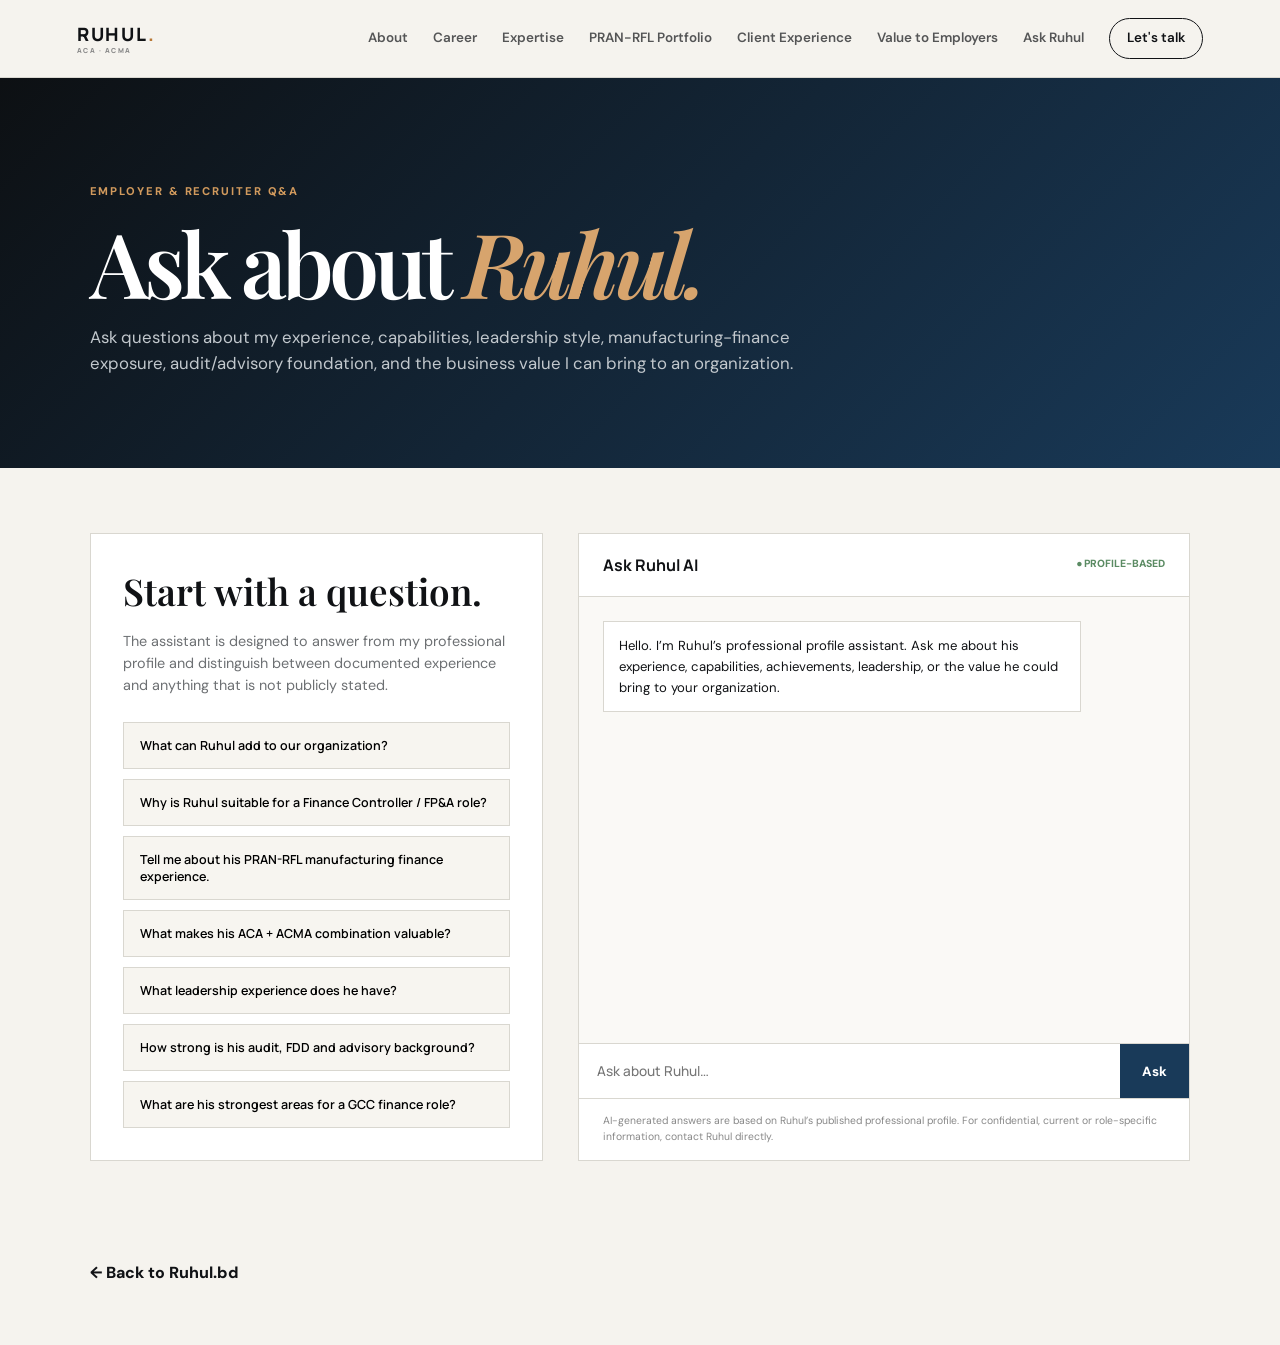
==== ask.html @ 846259da "Add Ask Ruhul employer Q&A page" ====
<!doctype html>
<html lang="en"><head><meta charset="utf-8"><meta name="viewport" content="width=device-width,initial-scale=1">
<title>Ask Ruhul | Md. Ruhul Amin, ACA, ACMA</title>
<meta name="description" content="Ask Ruhul about his finance leadership experience, manufacturing finance, FP&A, audit and advisory background, leadership and the value he can bring to an organization.">
<link rel="preconnect" href="https://fonts.googleapis.com"><link rel="preconnect" href="https://fonts.gstatic.com" crossorigin>
<link href="https://fonts.googleapis.com/css2?family=DM+Sans:wght@400;500;600;700&family=Manrope:wght@500;600;700;800&family=Playfair+Display:ital,wght@0,600;0,700;1,600&display=swap" rel="stylesheet">
<link rel="stylesheet" href="styles.css">
<style>
.ask-hero{background:linear-gradient(135deg,#0d1013,#193a59);color:#fff;padding:105px 7vw 75px}.ask-hero .eyebrow{color:#d19a5d}.ask-hero h1{font:600 clamp(3.5rem,7vw,7rem)/.93 var(--serif);letter-spacing:-.055em;max-width:900px;margin:20px 0}.ask-hero h1 em{color:#d7a46d}.ask-hero p{max-width:760px;color:#c2c8cd;font-size:1.05rem}.ask-wrap{padding:65px 7vw 100px;display:grid;grid-template-columns:1fr 1.35fr;gap:35px}.ask-panel,.chat-panel{border:1px solid var(--line);background:#fff}.ask-panel{padding:32px}.ask-panel h2{font:600 2.3rem var(--serif);margin:0 0 15px}.ask-panel p{color:#6d7073;font-size:.9rem}.prompts{display:grid;gap:10px;margin-top:25px}.prompt{padding:14px 16px;border:1px solid var(--line);background:#f7f5f0;text-align:left;font:600 .78rem var(--head);cursor:pointer}.prompt:hover{border-color:var(--gold);transform:translateY(-1px)}.chat-panel{display:flex;flex-direction:column;min-height:620px}.chat-head{padding:20px 24px;border-bottom:1px solid var(--line);display:flex;justify-content:space-between;align-items:center}.chat-head strong{font:700 1rem var(--head)}.status{font-size:.65rem;color:#5b8b63;font-weight:800}.messages{flex:1;padding:24px;overflow:auto;background:#faf9f6}.msg{max-width:85%;padding:13px 15px;margin-bottom:14px;font-size:.82rem;line-height:1.6;white-space:pre-wrap}.bot{background:#fff;border:1px solid var(--line)}.user{background:#193a59;color:#fff;margin-left:auto}.chat-form{display:flex;border-top:1px solid var(--line)}.chat-form input{flex:1;border:0;padding:18px;font:500 .85rem var(--head);outline:0}.chat-form button{border:0;background:#193a59;color:#fff;padding:0 22px;font-weight:800;cursor:pointer}.disclaimer{padding:14px 24px;border-top:1px solid var(--line);font-size:.65rem;color:#888}.back{padding:0 7vw 60px}.back a{font-weight:800;color:var(--ink)}@media(max-width:900px){.ask-wrap{grid-template-columns:1fr;padding-left:6vw;padding-right:6vw}.ask-hero{padding-left:6vw;padding-right:6vw}}
</style></head>
<body><header><a class="logo" href="index.html">RUHUL<span>.</span><small>ACA · ACMA</small></a><button class="hamb">☰</button><nav><a href="index.html#about">About</a><a href="index.html#career">Career</a><a href="index.html#expertise">Expertise</a><a href="portfolio.html">PRAN-RFL Portfolio</a><a href="clients.html">Client Experience</a><a href="index.html#value">Value to Employers</a><a href="ask.html" class="ask-nav">Ask Ruhul</a><a href="index.html#contact" class="nav-btn">Let's talk</a></nav></header>
<main><section class="ask-hero"><div class="eyebrow">Employer & Recruiter Q&A</div><h1>Ask about <em>Ruhul.</em></h1><p>Ask questions about my experience, capabilities, leadership style, manufacturing-finance exposure, audit/advisory foundation, and the business value I can bring to an organization.</p></section>
<section class="ask-wrap"><aside class="ask-panel"><h2>Start with a question.</h2><p>The assistant is designed to answer from my professional profile and distinguish between documented experience and anything that is not publicly stated.</p><div class="prompts">
<button class="prompt">What can Ruhul add to our organization?</button>
<button class="prompt">Why is Ruhul suitable for a Finance Controller / FP&A role?</button>
<button class="prompt">Tell me about his PRAN-RFL manufacturing finance experience.</button>
<button class="prompt">What makes his ACA + ACMA combination valuable?</button>
<button class="prompt">What leadership experience does he have?</button>
<button class="prompt">How strong is his audit, FDD and advisory background?</button>
<button class="prompt">What are his strongest areas for a GCC finance role?</button>
</div></aside>
<section class="chat-panel"><div class="chat-head"><strong>Ask Ruhul AI</strong><span class="status">● PROFILE-BASED</span></div><div id="messages" class="messages"><div class="msg bot">Hello. I’m Ruhul’s professional profile assistant. Ask me about his experience, capabilities, achievements, leadership, or the value he could bring to your organization.</div></div><form id="chatForm" class="chat-form"><input id="question" autocomplete="off" placeholder="Ask about Ruhul…" required><button>Ask</button></form><div class="disclaimer">AI-generated answers are based on Ruhul’s published professional profile. For confidential, current or role-specific information, contact Ruhul directly.</div></section></section>
<div class="back"><a href="index.html">← Back to Ruhul.bd</a></div></main>
<script>
const messages=document.getElementById('messages'),form=document.getElementById('chatForm'),input=document.getElementById('question');
function add(text,who){const d=document.createElement('div');d.className='msg '+who;d.textContent=text;messages.appendChild(d);messages.scrollTop=messages.scrollHeight;return d}
async function ask(q){add(q,'user');input.value='';const pending=add('Thinking…','bot');try{const r=await fetch('/api/ask',{method:'POST',headers:{'Content-Type':'application/json'},body:JSON.stringify({question:q})});const data=await r.json();pending.textContent=data.answer||'I could not answer that right now. Please contact Ruhul directly.'}catch(e){pending.textContent='The AI assistant is not connected yet. Please contact Ruhul directly or try again later.'}}
form.addEventListener('submit',e=>{e.preventDefault();ask(input.value.trim())});
document.querySelectorAll('.prompt').forEach(b=>b.addEventListener('click',()=>ask(b.textContent)));
</script></body></html>
---- styles.css ----
:root{--ink:#101215;--paper:#f5f3ee;--muted:#6b6e72;--line:#d9d7d0;--gold:#b87835;--blue:#193a59;--serif:"Playfair Display",Georgia,serif;--sans:"DM Sans",Arial,sans-serif;--head:"Manrope",Arial,sans-serif}*{box-sizing:border-box}html{scroll-behavior:smooth}body{margin:0;background:var(--paper);color:var(--ink);font-family:var(--sans);line-height:1.55}a{text-decoration:none;color:inherit}button{font-family:inherit}.progress{position:fixed;top:0;left:0;height:3px;background:var(--gold);width:0;z-index:100}header{height:78px;position:sticky;top:0;z-index:50;display:flex;align-items:center;justify-content:space-between;padding:0 6vw;background:#f5f3eeeF;backdrop-filter:blur(15px);border-bottom:1px solid var(--line)}.logo{font-family:var(--head);font-weight:800;font-size:1.15rem;letter-spacing:.1em}.logo span{color:var(--gold)}.logo small{display:block;font-size:.43rem;letter-spacing:.22em;color:#888;margin-top:-2px}nav{display:flex;gap:25px;align-items:center;font-size:.84rem;font-weight:600}nav a{opacity:.7}nav a:hover{opacity:1}.nav-btn{padding:9px 17px;border:1px solid var(--ink);border-radius:999px;opacity:1}.hamb{display:none;border:0;background:none;font-size:1.5rem}.hero{min-height:calc(100vh - 78px);padding:70px 7vw;display:grid;grid-template-columns:1.08fr .92fr;gap:5vw;align-items:center;overflow:hidden}.kicker,.eyebrow{font-size:.7rem;text-transform:uppercase;letter-spacing:.17em;font-weight:800;color:var(--gold)}.kicker{display:flex;gap:9px;align-items:center}.pulse{width:7px;height:7px;border-radius:50%;background:#32a46a;box-shadow:0 0 0 5px #32a46a22}.hero h1{font:700 clamp(4rem,8vw,8rem)/.9 var(--serif);letter-spacing:-.055em;margin:28px 0}.hero h1 i,h2 em{color:var(--gold);font-weight:600}.hero-text{max-width:680px;color:#5f6265;font-size:1.08rem}.hero-text strong{color:var(--ink)}.actions{display:flex;gap:11px;margin:30px 0}.btn{display:inline-flex;align-items:center;gap:18px;padding:13px 19px;border-radius:999px;font-weight:700;font-size:.84rem}.btn.primary{background:var(--ink);color:#fff}.btn.ghost,.btn.outline{border:1px solid var(--line)}.btn.outline{border-color:#555;color:#fff}.proof{display:flex;border-top:1px solid var(--line);margin-top:40px;padding-top:23px}.proof div{padding:0 23px;border-right:1px solid var(--line)}.proof div:first-child{padding-left:0}.proof div:last-child{border:0}.proof b{font:700 1.6rem var(--head);display:block}.proof span{font-size:.65rem;text-transform:uppercase;color:#888;letter-spacing:.07em}.hero-art{min-height:580px;position:relative;display:grid;place-items:center}.orb{position:absolute;width:430px;height:430px;border-radius:50%;background:radial-gradient(circle at 35% 30%,#d5b58d,#8d633d 55%,#1a2530)}.gridlines{position:absolute;inset:8%;background:linear-gradient(90deg,transparent 49%,#fff2 50%,transparent 51%),linear-gradient(transparent 49%,#fff2 50%,transparent 51%);background-size:42px 42px;opacity:.35;transform:rotate(8deg)}.portrait{width:320px;height:440px;position:relative;z-index:2;background:linear-gradient(145deg,#c7c5bd,#696a6b);overflow:hidden;box-shadow:30px 30px 0 #101215}.initials{height:100%;display:grid;place-items:center;color:#eee;font:700 7rem var(--serif);opacity:.8}.photo-note{position:absolute;bottom:15px;left:15px;color:#fff;font-size:.55rem;letter-spacing:.15em}.floating{position:absolute;z-index:4;background:#fff;padding:17px 20px;box-shadow:0 18px 50px #0002}.floating small{display:block;color:#999;font-size:.58rem;letter-spacing:.15em}.floating b{display:block;font:600 1rem var(--serif);margin:5px 0}.floating span{font-size:.7rem;color:#777}.f1{left:0;bottom:65px}.f2{right:0;top:90px}.marquee{overflow:hidden;background:var(--ink);color:#fff;padding:13px 0;font-size:.65rem;letter-spacing:.2em;white-space:nowrap}.marquee div{animation:slide 25s linear infinite}@keyframes slide{to{transform:translateX(-40%)}}.section{padding:115px 7vw}.eyebrow{margin-bottom:20px}.two-col,.section-head,.credential-head{display:grid;grid-template-columns:1fr 1fr;gap:7vw}.two-col h2,.section h2{font:600 clamp(3rem,5.4vw,6rem)/.96 var(--serif);letter-spacing:-.045em;margin:0}.body-copy{max-width:600px;color:#676a6d;font-size:1rem}.body-copy p{margin:0 0 20px}.body-copy strong{color:var(--ink)}.text-link{color:var(--gold);font-weight:700}.story-cards{display:grid;grid-template-columns:repeat(4,1fr);gap:1px;background:var(--line);margin-top:80px;border:1px solid var(--line)}.story-cards article{background:var(--paper);padding:27px}.story-cards span,.expert-grid span,.insight-grid span{font-size:.68rem;color:var(--gold);font-weight:800}.story-cards h3,.expert-grid h3,.insight-grid h3{font:600 1.55rem var(--serif);margin:32px 0 8px}.story-cards p,.expert-grid p,.insight-grid p{color:#777;font-size:.87rem}.dark{background:var(--ink);color:#fff}.dark .eyebrow{color:#c89255}.section-head{align-items:end;margin-bottom:65px}.section-head p{color:#9ea0a3;max-width:460px}.timeline{border-top:1px solid #333}.timeline article{display:grid;grid-template-columns:190px 1fr;gap:5vw;padding:40px 0;border-bottom:1px solid #333}.year{color:#777;font-size:.68rem;letter-spacing:.12em;font-weight:800}.timeline h3{font:600 1.9rem var(--serif);margin:0}.timeline h4{color:#c89255;margin:5px 0 15px}.timeline p{color:#9ea0a3;max-width:800px}.timeline button{background:none;color:#fff;border:0;border-bottom:1px solid #777;padding:5px 0;cursor:pointer}.expertise h2,.impact h2{margin-bottom:55px}.expert-grid{display:grid;grid-template-columns:repeat(3,1fr);gap:1px;background:var(--line);border:1px solid var(--line)}.expert-grid article{background:var(--paper);padding:30px;min-height:260px}.expert-grid .featured{background:var(--blue);color:#fff}.expert-grid .featured p{color:#c8d0d8}.tags{display:flex;gap:7px;flex-wrap:wrap;margin-top:28px}.tags b{font-size:.58rem;border:1px solid #ffffff55;border-radius:99px;padding:6px 9px}.impact{background:#e6e3db}.impact-grid{display:grid;grid-template-columns:repeat(5,1fr);border-top:1px solid #bbb;margin-bottom:80px}.impact-grid article{padding:30px 18px;border-right:1px solid #bbb}.impact-grid article:first-child{padding-left:0}.impact-grid article:last-child{border:0}.impact-grid b{font:700 3rem var(--head);display:block}.impact-grid span{color:var(--gold);text-transform:uppercase;font-size:.62rem;font-weight:800;letter-spacing:.1em}.impact-grid p{color:#777;font-size:.82rem}.case-grid{display:grid;grid-template-columns:repeat(3,1fr);gap:20px}.case-grid article{background:#f5f3ee;padding:25px;border:1px solid #d2cfc7}.case-grid small{color:var(--gold);font-size:.62rem;letter-spacing:.12em}.case-grid h3{font:600 1.5rem var(--serif)}.leadership{background:#f9f8f5}.leadership-grid{display:grid;grid-template-columns:repeat(4,1fr);gap:20px;margin-top:65px}.leadership-grid article{border-top:1px solid var(--ink);padding-top:20px}.leadership-grid b{color:var(--gold)}.leadership-grid h3{font:600 1.25rem var(--serif)}.leadership-grid p{font-size:.8rem;color:#777}.credentials{background:var(--paper)}.credential-head{align-items:end;margin-bottom:55px}.credential-head p{color:#777}.credential-grid{display:grid;grid-template-columns:repeat(3,1fr);gap:20px}.credential-grid article{border:1px solid var(--line);padding:32px}.seal{width:65px;height:65px;border:1px solid var(--gold);border-radius:50%;display:grid;place-items:center;font:700 1rem var(--serif);color:var(--gold)}.credential-grid h3{font:600 1.5rem var(--serif);margin-bottom:5px}.credential-grid p{color:#777}.credential-grid b{font-size:.7rem;color:var(--gold)}.credential-note{margin-top:25px;background:var(--ink);color:#fff;padding:23px}.credential-note strong{color:#d29b5e}.insights{background:#11161b;color:#fff}.insights .section-head p{color:#aaa}.insight-grid{display:grid;grid-template-columns:repeat(4,1fr);gap:1px;background:#333}.insight-grid article{padding:27px;background:#11161b;min-height:310px}.insight-grid a{color:#c89255;font-size:.8rem;font-weight:700}.future{background:linear-gradient(130deg,#c69a69,#1a2c3d);color:#fff}.future-card{max-width:1100px;margin:auto}.future .eyebrow{color:#eee}.future h2{font-size:clamp(3.2rem,6vw,6.5rem)}.future p{max-width:650px;color:#eef1f3}.roadmap{display:flex;align-items:center;gap:20px;margin-top:45px;font-weight:800}.roadmap i{font-style:normal;color:#e2b57d}.contact{background:#0d1013;color:#fff;text-align:center;padding:130px 7vw}.contact .eyebrow{color:#c89255}.contact h2{font-size:clamp(3.2rem,6vw,6.5rem)}.contact p{max-width:650px;margin:25px auto;color:#aaa}.contact-actions{display:flex;justify-content:center;gap:12px;margin:35px}.contact-meta{font-size:.72rem;color:#666}footer{background:#080a0c;color:#888;padding:25px 7vw;display:flex;justify-content:space-between;font-size:.7rem}footer div{display:flex;gap:25px}footer strong{color:#fff}.modal{position:fixed;inset:0;background:#000b;display:none;place-items:center;z-index:100;padding:20px}.modal.show{display:grid}.modal-box{background:var(--paper);max-width:650px;width:100%;padding:45px;position:relative}.modal-box button{position:absolute;right:15px;top:8px;background:none;border:0;font-size:2rem;cursor:pointer}.modal-box h2{font:600 2.6rem var(--serif);margin:5px 0 20px}.modal-box li{margin:8px 0;color:#666}@media(max-width:900px){nav{display:none}.hamb{display:block}.hero{grid-template-columns:1fr}.hero-art{min-height:500px}.story-cards,.expert-grid,.leadership-grid,.credential-grid,.insight-grid{grid-template-columns:repeat(2,1fr)}.impact-grid{grid-template-columns:repeat(2,1fr)}.impact-grid article{border-bottom:1px solid #bbb}.case-grid{grid-template-columns:1fr}.two-col,.section-head,.credential-head{grid-template-columns:1fr}.section-head{gap:15px}.timeline article{grid-template-columns:1fr}.proof{flex-wrap:wrap;gap:15px}.proof div{margin-bottom:10px}}@media(max-width:600px){.section{padding:80px 6vw}.hero{padding:55px 6vw}.hero h1{font-size:4rem}.hero-art{min-height:430px}.portrait{width:250px;height:350px}.orb{width:330px;height:330px}.f1{left:-5px;bottom:25px}.f2{right:-5px;top:35px}.story-cards,.expert-grid,.leadership-grid,.credential-grid,.insight-grid,.impact-grid{grid-template-columns:1fr}.floating{padding:12px}.proof div{padding:0 13px}.roadmap{flex-wrap:wrap}footer{flex-direction:column;gap:10px}footer div{flex-direction:column;gap:4px}}
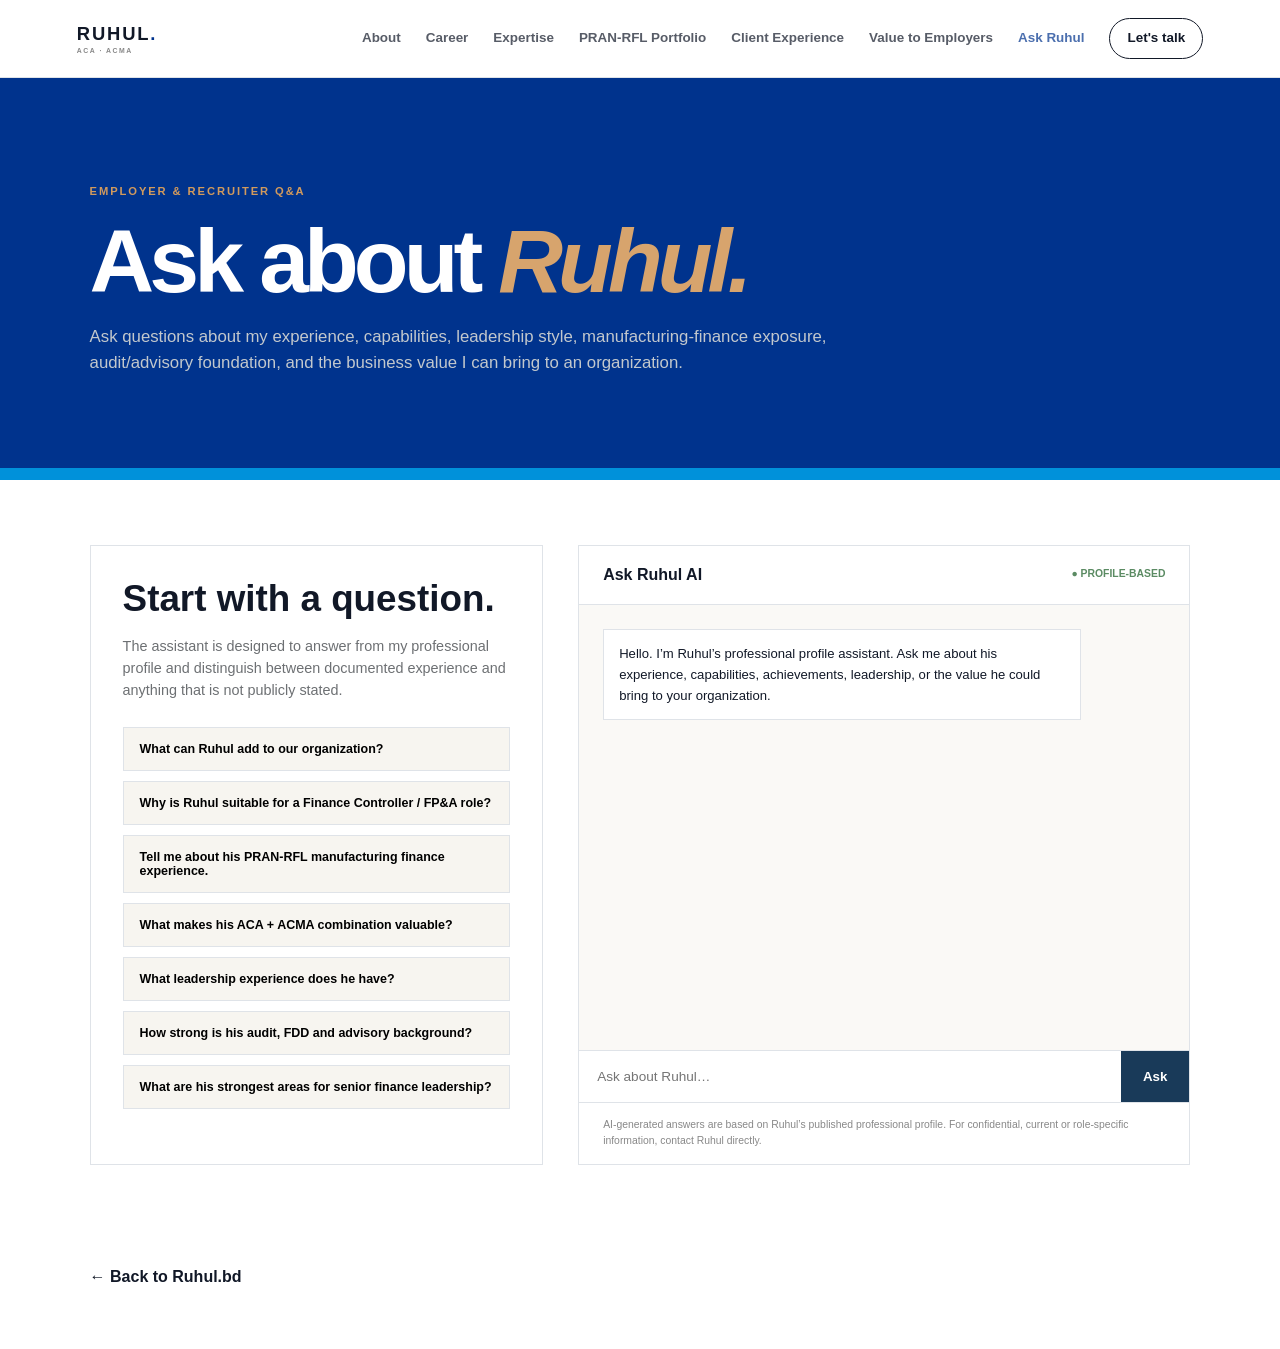
==== commit 7143f6e7: "Remove public GCC job-search prompt and align Ask Ruhul page" ====
--- a/ask.html
+++ b/ask.html
@@ -17,7 +17,7 @@
 <button class="prompt">What makes his ACA + ACMA combination valuable?</button>
 <button class="prompt">What leadership experience does he have?</button>
 <button class="prompt">How strong is his audit, FDD and advisory background?</button>
-<button class="prompt">What are his strongest areas for a GCC finance role?</button>
+<button class="prompt">What are his strongest areas for senior finance leadership?</button>
 </div></aside>
 <section class="chat-panel"><div class="chat-head"><strong>Ask Ruhul AI</strong><span class="status">● PROFILE-BASED</span></div><div id="messages" class="messages"><div class="msg bot">Hello. I’m Ruhul’s professional profile assistant. Ask me about his experience, capabilities, achievements, leadership, or the value he could bring to your organization.</div></div><form id="chatForm" class="chat-form"><input id="question" autocomplete="off" placeholder="Ask about Ruhul…" required><button>Ask</button></form><div class="disclaimer">AI-generated answers are based on Ruhul’s published professional profile. For confidential, current or role-specific information, contact Ruhul directly.</div></section></section>
 <div class="back"><a href="index.html">← Back to Ruhul.bd</a></div></main>
--- a/styles.css
+++ b/styles.css
@@ -1 +1,65 @@
 :root{--ink:#101215;--paper:#f5f3ee;--muted:#6b6e72;--line:#d9d7d0;--gold:#b87835;--blue:#193a59;--serif:"Playfair Display",Georgia,serif;--sans:"DM Sans",Arial,sans-serif;--head:"Manrope",Arial,sans-serif}*{box-sizing:border-box}html{scroll-behavior:smooth}body{margin:0;background:var(--paper);color:var(--ink);font-family:var(--sans);line-height:1.55}a{text-decoration:none;color:inherit}button{font-family:inherit}.progress{position:fixed;top:0;left:0;height:3px;background:var(--gold);width:0;z-index:100}header{height:78px;position:sticky;top:0;z-index:50;display:flex;align-items:center;justify-content:space-between;padding:0 6vw;background:#f5f3eeeF;backdrop-filter:blur(15px);border-bottom:1px solid var(--line)}.logo{font-family:var(--head);font-weight:800;font-size:1.15rem;letter-spacing:.1em}.logo span{color:var(--gold)}.logo small{display:block;font-size:.43rem;letter-spacing:.22em;color:#888;margin-top:-2px}nav{display:flex;gap:25px;align-items:center;font-size:.84rem;font-weight:600}nav a{opacity:.7}nav a:hover{opacity:1}.nav-btn{padding:9px 17px;border:1px solid var(--ink);border-radius:999px;opacity:1}.hamb{display:none;border:0;background:none;font-size:1.5rem}.hero{min-height:calc(100vh - 78px);padding:70px 7vw;display:grid;grid-template-columns:1.08fr .92fr;gap:5vw;align-items:center;overflow:hidden}.kicker,.eyebrow{font-size:.7rem;text-transform:uppercase;letter-spacing:.17em;font-weight:800;color:var(--gold)}.kicker{display:flex;gap:9px;align-items:center}.pulse{width:7px;height:7px;border-radius:50%;background:#32a46a;box-shadow:0 0 0 5px #32a46a22}.hero h1{font:700 clamp(4rem,8vw,8rem)/.9 var(--serif);letter-spacing:-.055em;margin:28px 0}.hero h1 i,h2 em{color:var(--gold);font-weight:600}.hero-text{max-width:680px;color:#5f6265;font-size:1.08rem}.hero-text strong{color:var(--ink)}.actions{display:flex;gap:11px;margin:30px 0}.btn{display:inline-flex;align-items:center;gap:18px;padding:13px 19px;border-radius:999px;font-weight:700;font-size:.84rem}.btn.primary{background:var(--ink);color:#fff}.btn.ghost,.btn.outline{border:1px solid var(--line)}.btn.outline{border-color:#555;color:#fff}.proof{display:flex;border-top:1px solid var(--line);margin-top:40px;padding-top:23px}.proof div{padding:0 23px;border-right:1px solid var(--line)}.proof div:first-child{padding-left:0}.proof div:last-child{border:0}.proof b{font:700 1.6rem var(--head);display:block}.proof span{font-size:.65rem;text-transform:uppercase;color:#888;letter-spacing:.07em}.hero-art{min-height:580px;position:relative;display:grid;place-items:center}.orb{position:absolute;width:430px;height:430px;border-radius:50%;background:radial-gradient(circle at 35% 30%,#d5b58d,#8d633d 55%,#1a2530)}.gridlines{position:absolute;inset:8%;background:linear-gradient(90deg,transparent 49%,#fff2 50%,transparent 51%),linear-gradient(transparent 49%,#fff2 50%,transparent 51%);background-size:42px 42px;opacity:.35;transform:rotate(8deg)}.portrait{width:320px;height:440px;position:relative;z-index:2;background:linear-gradient(145deg,#c7c5bd,#696a6b);overflow:hidden;box-shadow:30px 30px 0 #101215}.initials{height:100%;display:grid;place-items:center;color:#eee;font:700 7rem var(--serif);opacity:.8}.photo-note{position:absolute;bottom:15px;left:15px;color:#fff;font-size:.55rem;letter-spacing:.15em}.floating{position:absolute;z-index:4;background:#fff;padding:17px 20px;box-shadow:0 18px 50px #0002}.floating small{display:block;color:#999;font-size:.58rem;letter-spacing:.15em}.floating b{display:block;font:600 1rem var(--serif);margin:5px 0}.floating span{font-size:.7rem;color:#777}.f1{left:0;bottom:65px}.f2{right:0;top:90px}.marquee{overflow:hidden;background:var(--ink);color:#fff;padding:13px 0;font-size:.65rem;letter-spacing:.2em;white-space:nowrap}.marquee div{animation:slide 25s linear infinite}@keyframes slide{to{transform:translateX(-40%)}}.section{padding:115px 7vw}.eyebrow{margin-bottom:20px}.two-col,.section-head,.credential-head{display:grid;grid-template-columns:1fr 1fr;gap:7vw}.two-col h2,.section h2{font:600 clamp(3rem,5.4vw,6rem)/.96 var(--serif);letter-spacing:-.045em;margin:0}.body-copy{max-width:600px;color:#676a6d;font-size:1rem}.body-copy p{margin:0 0 20px}.body-copy strong{color:var(--ink)}.text-link{color:var(--gold);font-weight:700}.story-cards{display:grid;grid-template-columns:repeat(4,1fr);gap:1px;background:var(--line);margin-top:80px;border:1px solid var(--line)}.story-cards article{background:var(--paper);padding:27px}.story-cards span,.expert-grid span,.insight-grid span{font-size:.68rem;color:var(--gold);font-weight:800}.story-cards h3,.expert-grid h3,.insight-grid h3{font:600 1.55rem var(--serif);margin:32px 0 8px}.story-cards p,.expert-grid p,.insight-grid p{color:#777;font-size:.87rem}.dark{background:var(--ink);color:#fff}.dark .eyebrow{color:#c89255}.section-head{align-items:end;margin-bottom:65px}.section-head p{color:#9ea0a3;max-width:460px}.timeline{border-top:1px solid #333}.timeline article{display:grid;grid-template-columns:190px 1fr;gap:5vw;padding:40px 0;border-bottom:1px solid #333}.year{color:#777;font-size:.68rem;letter-spacing:.12em;font-weight:800}.timeline h3{font:600 1.9rem var(--serif);margin:0}.timeline h4{color:#c89255;margin:5px 0 15px}.timeline p{color:#9ea0a3;max-width:800px}.timeline button{background:none;color:#fff;border:0;border-bottom:1px solid #777;padding:5px 0;cursor:pointer}.expertise h2,.impact h2{margin-bottom:55px}.expert-grid{display:grid;grid-template-columns:repeat(3,1fr);gap:1px;background:var(--line);border:1px solid var(--line)}.expert-grid article{background:var(--paper);padding:30px;min-height:260px}.expert-grid .featured{background:var(--blue);color:#fff}.expert-grid .featured p{color:#c8d0d8}.tags{display:flex;gap:7px;flex-wrap:wrap;margin-top:28px}.tags b{font-size:.58rem;border:1px solid #ffffff55;border-radius:99px;padding:6px 9px}.impact{background:#e6e3db}.impact-grid{display:grid;grid-template-columns:repeat(5,1fr);border-top:1px solid #bbb;margin-bottom:80px}.impact-grid article{padding:30px 18px;border-right:1px solid #bbb}.impact-grid article:first-child{padding-left:0}.impact-grid article:last-child{border:0}.impact-grid b{font:700 3rem var(--head);display:block}.impact-grid span{color:var(--gold);text-transform:uppercase;font-size:.62rem;font-weight:800;letter-spacing:.1em}.impact-grid p{color:#777;font-size:.82rem}.case-grid{display:grid;grid-template-columns:repeat(3,1fr);gap:20px}.case-grid article{background:#f5f3ee;padding:25px;border:1px solid #d2cfc7}.case-grid small{color:var(--gold);font-size:.62rem;letter-spacing:.12em}.case-grid h3{font:600 1.5rem var(--serif)}.leadership{background:#f9f8f5}.leadership-grid{display:grid;grid-template-columns:repeat(4,1fr);gap:20px;margin-top:65px}.leadership-grid article{border-top:1px solid var(--ink);padding-top:20px}.leadership-grid b{color:var(--gold)}.leadership-grid h3{font:600 1.25rem var(--serif)}.leadership-grid p{font-size:.8rem;color:#777}.credentials{background:var(--paper)}.credential-head{align-items:end;margin-bottom:55px}.credential-head p{color:#777}.credential-grid{display:grid;grid-template-columns:repeat(3,1fr);gap:20px}.credential-grid article{border:1px solid var(--line);padding:32px}.seal{width:65px;height:65px;border:1px solid var(--gold);border-radius:50%;display:grid;place-items:center;font:700 1rem var(--serif);color:var(--gold)}.credential-grid h3{font:600 1.5rem var(--serif);margin-bottom:5px}.credential-grid p{color:#777}.credential-grid b{font-size:.7rem;color:var(--gold)}.credential-note{margin-top:25px;background:var(--ink);color:#fff;padding:23px}.credential-note strong{color:#d29b5e}.insights{background:#11161b;color:#fff}.insights .section-head p{color:#aaa}.insight-grid{display:grid;grid-template-columns:repeat(4,1fr);gap:1px;background:#333}.insight-grid article{padding:27px;background:#11161b;min-height:310px}.insight-grid a{color:#c89255;font-size:.8rem;font-weight:700}.future{background:linear-gradient(130deg,#c69a69,#1a2c3d);color:#fff}.future-card{max-width:1100px;margin:auto}.future .eyebrow{color:#eee}.future h2{font-size:clamp(3.2rem,6vw,6.5rem)}.future p{max-width:650px;color:#eef1f3}.roadmap{display:flex;align-items:center;gap:20px;margin-top:45px;font-weight:800}.roadmap i{font-style:normal;color:#e2b57d}.contact{background:#0d1013;color:#fff;text-align:center;padding:130px 7vw}.contact .eyebrow{color:#c89255}.contact h2{font-size:clamp(3.2rem,6vw,6.5rem)}.contact p{max-width:650px;margin:25px auto;color:#aaa}.contact-actions{display:flex;justify-content:center;gap:12px;margin:35px}.contact-meta{font-size:.72rem;color:#666}footer{background:#080a0c;color:#888;padding:25px 7vw;display:flex;justify-content:space-between;font-size:.7rem}footer div{display:flex;gap:25px}footer strong{color:#fff}.modal{position:fixed;inset:0;background:#000b;display:none;place-items:center;z-index:100;padding:20px}.modal.show{display:grid}.modal-box{background:var(--paper);max-width:650px;width:100%;padding:45px;position:relative}.modal-box button{position:absolute;right:15px;top:8px;background:none;border:0;font-size:2rem;cursor:pointer}.modal-box h2{font:600 2.6rem var(--serif);margin:5px 0 20px}.modal-box li{margin:8px 0;color:#666}@media(max-width:900px){nav{display:none}.hamb{display:block}.hero{grid-template-columns:1fr}.hero-art{min-height:500px}.story-cards,.expert-grid,.leadership-grid,.credential-grid,.insight-grid{grid-template-columns:repeat(2,1fr)}.impact-grid{grid-template-columns:repeat(2,1fr)}.impact-grid article{border-bottom:1px solid #bbb}.case-grid{grid-template-columns:1fr}.two-col,.section-head,.credential-head{grid-template-columns:1fr}.section-head{gap:15px}.timeline article{grid-template-columns:1fr}.proof{flex-wrap:wrap;gap:15px}.proof div{margin-bottom:10px}}@media(max-width:600px){.section{padding:80px 6vw}.hero{padding:55px 6vw}.hero h1{font-size:4rem}.hero-art{min-height:430px}.portrait{width:250px;height:350px}.orb{width:330px;height:330px}.f1{left:-5px;bottom:25px}.f2{right:-5px;top:35px}.story-cards,.expert-grid,.leadership-grid,.credential-grid,.insight-grid,.impact-grid{grid-template-columns:1fr}.floating{padding:12px}.proof div{padding:0 13px}.roadmap{flex-wrap:wrap}footer{flex-direction:column;gap:10px}footer div{flex-direction:column;gap:4px}}
+
+/* KPMG-inspired professional system: clean white space, blue hierarchy, strong separation. */
+:root{--ink:#111827;--paper:#fff;--muted:#5f6368;--line:#dfe3e8;--gold:#00338D;--blue:#00338D;--serif:Arial,Helvetica,sans-serif;--sans:Arial,Helvetica,sans-serif;--head:Arial,Helvetica,sans-serif}
+body{background:#fff;color:var(--ink);font-family:Arial,Helvetica,sans-serif}
+header{background:#fffF;border-bottom:1px solid #dfe3e8}
+.logo{font-family:Arial,Helvetica,sans-serif;font-weight:800}
+.logo span,.kicker,.eyebrow,.text-link,.timeline h4,.impact-grid span,.credential-grid b,.insight-grid a{color:#00338D}
+.hero{background:#fff;padding-top:95px;padding-bottom:105px}
+.hero h1,.section h2,.timeline h3,.story-cards h3,.expert-grid h3,.insight-grid h3,.credential-grid h3,.modal-box h2{font-family:Arial,Helvetica,sans-serif;letter-spacing:-.04em}
+.hero h1{font-weight:700}
+.hero h1 i,h2 em{color:#00338D}
+.hero-art{background:#f5f7fa;padding:30px;border-left:8px solid #00338D}
+.orb{background:radial-gradient(circle at 35% 30%,#dbe9f7,#7ea9d1 55%,#00338D)}
+.portrait{background:#fff!important;box-shadow:24px 24px 0 #00338D}
+.portrait-card img{display:block;width:100%;height:100%;object-fit:cover;object-position:center top}
+.marquee{background:#00338D}
+.section{padding:135px 7vw;border-top:12px solid #f3f5f7}
+.section:nth-of-type(even){background:#f8fafc}
+.dark{background:#111827!important;border-top-color:#00338D}
+.dark .eyebrow{color:#7fc5ef}
+.expert-grid,.story-cards,.insight-grid{border:1px solid #dfe3e8}
+.expert-grid .featured{background:#00338D}
+.impact{background:#eef4fa!important}
+.case-grid article,.credential-grid article,.value-grid article{background:#fff}
+.leadership{background:#fff!important}
+.future{background:linear-gradient(135deg,#00338D,#005EB8)!important}
+.future .eyebrow{color:#fff}
+.future h2 em{color:#d7efff}
+.contact{background:#111827;border-top:12px solid #00338D}
+.contact .eyebrow{color:#7fc5ef}
+.btn.primary{background:#00338D}
+.btn.outline{border-color:#7fc5ef}
+.ask-nav{color:#00338D!important;font-weight:800}
+.value-section{background:#f4f7fa!important}
+.value-grid{border-color:#dfe3e8}
+.value-proof{background:#00338D}
+.ask-home{background:#fff!important}
+.ask-home-grid{display:grid;grid-template-columns:1fr 1fr;gap:7vw;align-items:start}
+.ask-home h2{margin:0}
+.ask-home-copy{max-width:700px}
+.ask-home-copy p{font-size:1.05rem;color:#5f6368}
+.ask-prompts{display:grid;grid-template-columns:1fr 1fr;gap:10px;margin:30px 0}
+.ask-prompts a{padding:17px 18px;border:1px solid #dfe3e8;background:#f8fafc;color:#111827;font-size:.82rem;font-weight:700}
+.ask-prompts a:hover{border-color:#00338D;color:#00338D}
+@media(max-width:900px){.ask-home-grid{grid-template-columns:1fr}.ask-prompts{grid-template-columns:1fr}.hero-art{border-left:0;border-top:8px solid #00338D}}
+@media(max-width:600px){.section{padding:95px 6vw}.hero{padding-top:65px}.ask-prompts{grid-template-columns:1fr}}
+
+/* Shared page-level treatment */
+.client-hero,.portfolio-hero,.ask-hero{background:#00338D!important;color:#fff;border-bottom:12px solid #0091DA}
+.client-hero .eyebrow,.portfolio-hero .eyebrow,.ask-hero .eyebrow{color:#d7efff}
+.client-hero h1,.portfolio-hero h1,.ask-hero h1{font-family:Arial,Helvetica,sans-serif!important;font-weight:700!important}
+.client-hero h1 em,.portfolio-hero h1 em,.ask-hero h1 em{color:#d7efff}
+.clients-wrap,.portfolio-wrap,.ask-wrap{background:#fff}
+.section-title{border-top:1px solid #dfe3e8;padding-top:35px;margin-top:100px}
+.mobility,.client-list,.takeaways{border-top:12px solid #f3f5f7}
+
+.resume-section{background:#fff!important;border-top:12px solid #f3f5f7}
+.resume-grid{display:grid;grid-template-columns:1fr 1fr;gap:7vw;align-items:start}
+.resume-copy{max-width:700px}
+.resume-copy p{color:#5f6368}
+.resume-note{padding:18px 20px;border-left:5px solid #00338D;background:#f5f7fa}
+.resume-copy small{display:block;margin-top:14px;color:#777;font-size:.72rem}
+.resume-copy code{background:#eef2f6;padding:2px 5px}
+@media(max-width:800px){.resume-grid{grid-template-columns:1fr}}
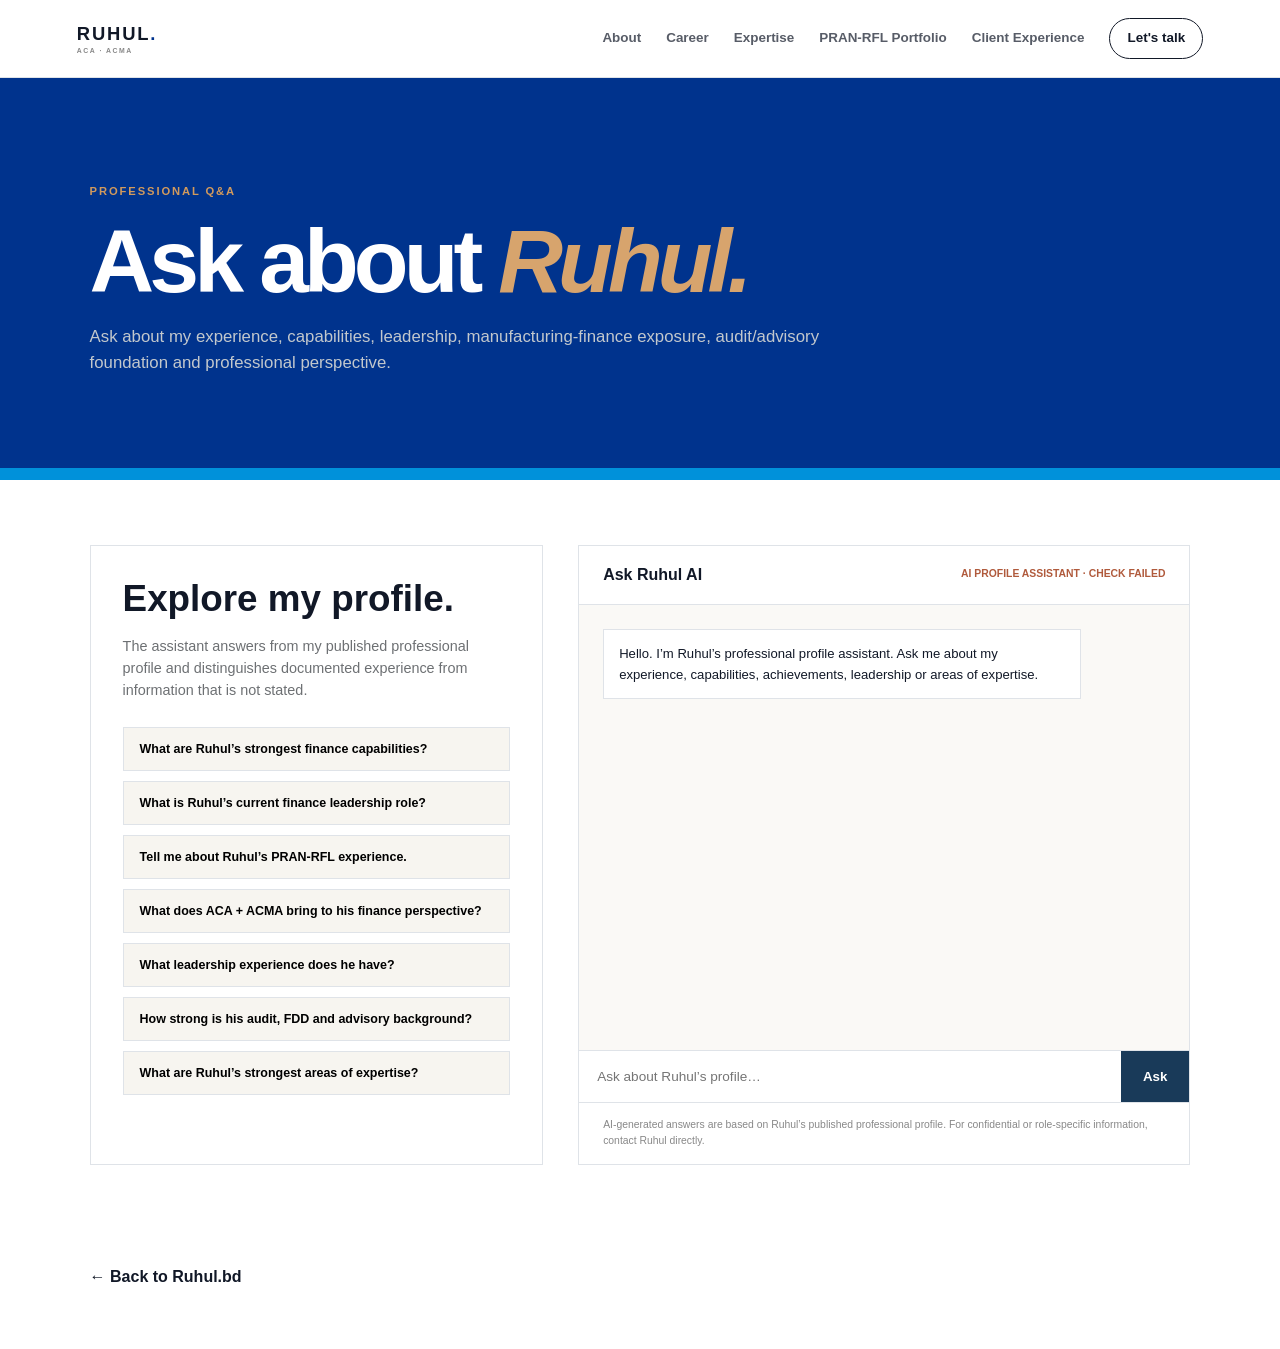
==== commit 5460639b: "Reframe Ask Ruhul as a professional profile assistant" ====
--- a/ask.html
+++ b/ask.html
@@ -1,30 +1,31 @@
 <!doctype html>
 <html lang="en"><head><meta charset="utf-8"><meta name="viewport" content="width=device-width,initial-scale=1">
 <title>Ask Ruhul | Md. Ruhul Amin, ACA, ACMA</title>
-<meta name="description" content="Ask Ruhul about his finance leadership experience, manufacturing finance, FP&A, audit and advisory background, leadership and the value he can bring to an organization.">
+<meta name="description" content="Ask Ruhul about his finance leadership experience, manufacturing finance, FP&A, audit, advisory background and professional expertise.">
 <link rel="preconnect" href="https://fonts.googleapis.com"><link rel="preconnect" href="https://fonts.gstatic.com" crossorigin>
 <link href="https://fonts.googleapis.com/css2?family=DM+Sans:wght@400;500;600;700&family=Manrope:wght@500;600;700;800&family=Playfair+Display:ital,wght@0,600;0,700;1,600&display=swap" rel="stylesheet">
 <link rel="stylesheet" href="styles.css">
 <style>
 .ask-hero{background:linear-gradient(135deg,#0d1013,#193a59);color:#fff;padding:105px 7vw 75px}.ask-hero .eyebrow{color:#d19a5d}.ask-hero h1{font:600 clamp(3.5rem,7vw,7rem)/.93 var(--serif);letter-spacing:-.055em;max-width:900px;margin:20px 0}.ask-hero h1 em{color:#d7a46d}.ask-hero p{max-width:760px;color:#c2c8cd;font-size:1.05rem}.ask-wrap{padding:65px 7vw 100px;display:grid;grid-template-columns:1fr 1.35fr;gap:35px}.ask-panel,.chat-panel{border:1px solid var(--line);background:#fff}.ask-panel{padding:32px}.ask-panel h2{font:600 2.3rem var(--serif);margin:0 0 15px}.ask-panel p{color:#6d7073;font-size:.9rem}.prompts{display:grid;gap:10px;margin-top:25px}.prompt{padding:14px 16px;border:1px solid var(--line);background:#f7f5f0;text-align:left;font:600 .78rem var(--head);cursor:pointer}.prompt:hover{border-color:var(--gold);transform:translateY(-1px)}.chat-panel{display:flex;flex-direction:column;min-height:620px}.chat-head{padding:20px 24px;border-bottom:1px solid var(--line);display:flex;justify-content:space-between;align-items:center}.chat-head strong{font:700 1rem var(--head)}.status{font-size:.65rem;color:#5b8b63;font-weight:800}.messages{flex:1;padding:24px;overflow:auto;background:#faf9f6}.msg{max-width:85%;padding:13px 15px;margin-bottom:14px;font-size:.82rem;line-height:1.6;white-space:pre-wrap}.bot{background:#fff;border:1px solid var(--line)}.user{background:#193a59;color:#fff;margin-left:auto}.chat-form{display:flex;border-top:1px solid var(--line)}.chat-form input{flex:1;border:0;padding:18px;font:500 .85rem var(--head);outline:0}.chat-form button{border:0;background:#193a59;color:#fff;padding:0 22px;font-weight:800;cursor:pointer}.disclaimer{padding:14px 24px;border-top:1px solid var(--line);font-size:.65rem;color:#888}.back{padding:0 7vw 60px}.back a{font-weight:800;color:var(--ink)}@media(max-width:900px){.ask-wrap{grid-template-columns:1fr;padding-left:6vw;padding-right:6vw}.ask-hero{padding-left:6vw;padding-right:6vw}}
 </style></head>
-<body><header><a class="logo" href="index.html">RUHUL<span>.</span><small>ACA · ACMA</small></a><button class="hamb">☰</button><nav><a href="index.html#about">About</a><a href="index.html#career">Career</a><a href="index.html#expertise">Expertise</a><a href="portfolio.html">PRAN-RFL Portfolio</a><a href="clients.html">Client Experience</a><a href="index.html#value">Value to Employers</a><a href="ask.html" class="ask-nav">Ask Ruhul</a><a href="index.html#contact" class="nav-btn">Let's talk</a></nav></header>
-<main><section class="ask-hero"><div class="eyebrow">Employer & Recruiter Q&A</div><h1>Ask about <em>Ruhul.</em></h1><p>Ask questions about my experience, capabilities, leadership style, manufacturing-finance exposure, audit/advisory foundation, and the business value I can bring to an organization.</p></section>
-<section class="ask-wrap"><aside class="ask-panel"><h2>Start with a question.</h2><p>The assistant is designed to answer from my professional profile and distinguish between documented experience and anything that is not publicly stated.</p><div class="prompts">
-<button class="prompt">What can Ruhul add to our organization?</button>
-<button class="prompt">Why is Ruhul suitable for a Finance Controller / FP&A role?</button>
-<button class="prompt">Tell me about his PRAN-RFL manufacturing finance experience.</button>
-<button class="prompt">What makes his ACA + ACMA combination valuable?</button>
+<body><header><a class="logo" href="index.html">RUHUL<span>.</span><small>ACA · ACMA</small></a><button class="hamb">☰</button><nav><a href="index.html#about">About</a><a href="index.html#career">Career</a><a href="index.html#expertise">Expertise</a><a href="portfolio.html">PRAN-RFL Portfolio</a><a href="clients.html">Client Experience</a><a href="index.html#contact" class="nav-btn">Let's talk</a></nav></header>
+<main><section class="ask-hero"><div class="eyebrow">Professional Q&amp;A</div><h1>Ask about <em>Ruhul.</em></h1><p>Ask about my experience, capabilities, leadership, manufacturing-finance exposure, audit/advisory foundation and professional perspective.</p></section>
+<section class="ask-wrap"><aside class="ask-panel"><h2>Explore my profile.</h2><p>The assistant answers from my published professional profile and distinguishes documented experience from information that is not stated.</p><div class="prompts">
+<button class="prompt">What are Ruhul’s strongest finance capabilities?</button>
+<button class="prompt">What is Ruhul’s current finance leadership role?</button>
+<button class="prompt">Tell me about Ruhul’s PRAN-RFL experience.</button>
+<button class="prompt">What does ACA + ACMA bring to his finance perspective?</button>
 <button class="prompt">What leadership experience does he have?</button>
 <button class="prompt">How strong is his audit, FDD and advisory background?</button>
-<button class="prompt">What are his strongest areas for senior finance leadership?</button>
+<button class="prompt">What are Ruhul’s strongest areas of expertise?</button>
 </div></aside>
-<section class="chat-panel"><div class="chat-head"><strong>Ask Ruhul AI</strong><span class="status">● PROFILE-BASED</span></div><div id="messages" class="messages"><div class="msg bot">Hello. I’m Ruhul’s professional profile assistant. Ask me about his experience, capabilities, achievements, leadership, or the value he could bring to your organization.</div></div><form id="chatForm" class="chat-form"><input id="question" autocomplete="off" placeholder="Ask about Ruhul…" required><button>Ask</button></form><div class="disclaimer">AI-generated answers are based on Ruhul’s published professional profile. For confidential, current or role-specific information, contact Ruhul directly.</div></section></section>
+<section class="chat-panel"><div class="chat-head"><strong>Ask Ruhul AI</strong><span id="aiStatus" class="status">● PROFILE-BASED</span></div><div id="messages" class="messages"><div class="msg bot">Hello. I’m Ruhul’s professional profile assistant. Ask me about my experience, capabilities, achievements, leadership or areas of expertise.</div></div><form id="chatForm" class="chat-form"><input id="question" autocomplete="off" placeholder="Ask about Ruhul’s profile…" required><button>Ask</button></form><div class="disclaimer">AI-generated answers are based on Ruhul’s published professional profile. For confidential or role-specific information, contact Ruhul directly.</div></section></section>
 <div class="back"><a href="index.html">← Back to Ruhul.bd</a></div></main>
 <script>
-const messages=document.getElementById('messages'),form=document.getElementById('chatForm'),input=document.getElementById('question');
+const messages=document.getElementById('messages'),form=document.getElementById('chatForm'),input=document.getElementById('question'),status=document.getElementById('aiStatus');
+async function checkAI(){try{const r=await fetch('/api/ask');const d=await r.json();status.textContent=d.configured?'AI PROFILE ASSISTANT · CONNECTED':'AI PROFILE ASSISTANT · NOT CONFIGURED';status.style.color=d.configured?'#2f7d4a':'#b05a3c'}catch(e){status.textContent='AI PROFILE ASSISTANT · CHECK FAILED';status.style.color='#b05a3c'}}checkAI();
 function add(text,who){const d=document.createElement('div');d.className='msg '+who;d.textContent=text;messages.appendChild(d);messages.scrollTop=messages.scrollHeight;return d}
-async function ask(q){add(q,'user');input.value='';const pending=add('Thinking…','bot');try{const r=await fetch('/api/ask',{method:'POST',headers:{'Content-Type':'application/json'},body:JSON.stringify({question:q})});const data=await r.json();pending.textContent=data.answer||'I could not answer that right now. Please contact Ruhul directly.'}catch(e){pending.textContent='The AI assistant is not connected yet. Please contact Ruhul directly or try again later.'}}
+async function ask(q){add(q,'user');input.value='';const pending=add('Thinking…','bot');try{const r=await fetch('/api/ask',{method:'POST',headers:{'Content-Type':'application/json'},body:JSON.stringify({question:q})});const data=await r.json();pending.textContent=data.answer||'I could not answer that right now. Please contact Ruhul directly.'}catch(e){pending.textContent='The AI assistant is not connected to Cloudflare/OpenAI yet. Please check the Cloudflare Pages secret configuration.'}}
 form.addEventListener('submit',e=>{e.preventDefault();ask(input.value.trim())});
 document.querySelectorAll('.prompt').forEach(b=>b.addEventListener('click',()=>ask(b.textContent)));
 </script></body></html>
--- a/styles.css
+++ b/styles.css
@@ -63,3 +63,8 @@
 .resume-copy small{display:block;margin-top:14px;color:#777;font-size:.72rem}
 .resume-copy code{background:#eef2f6;padding:2px 5px}
 @media(max-width:800px){.resume-grid{grid-template-columns:1fr}}
+
+/* Reliable portrait rendering across Cloudflare/browser deployments */
+.hero-art .portrait-card{width:320px;height:440px;background:#fff!important;display:flex!important;align-items:center!important;justify-content:center!important;overflow:hidden!important;position:relative;z-index:2}
+.hero-art .portrait-card img{display:block!important;width:100%!important;height:100%!important;max-width:none!important;object-fit:cover!important;object-position:center top!important;background:#fff!important}
+@media(max-width:700px){.hero-art .portrait-card{width:min(78vw,320px);height:min(108vw,440px)}}
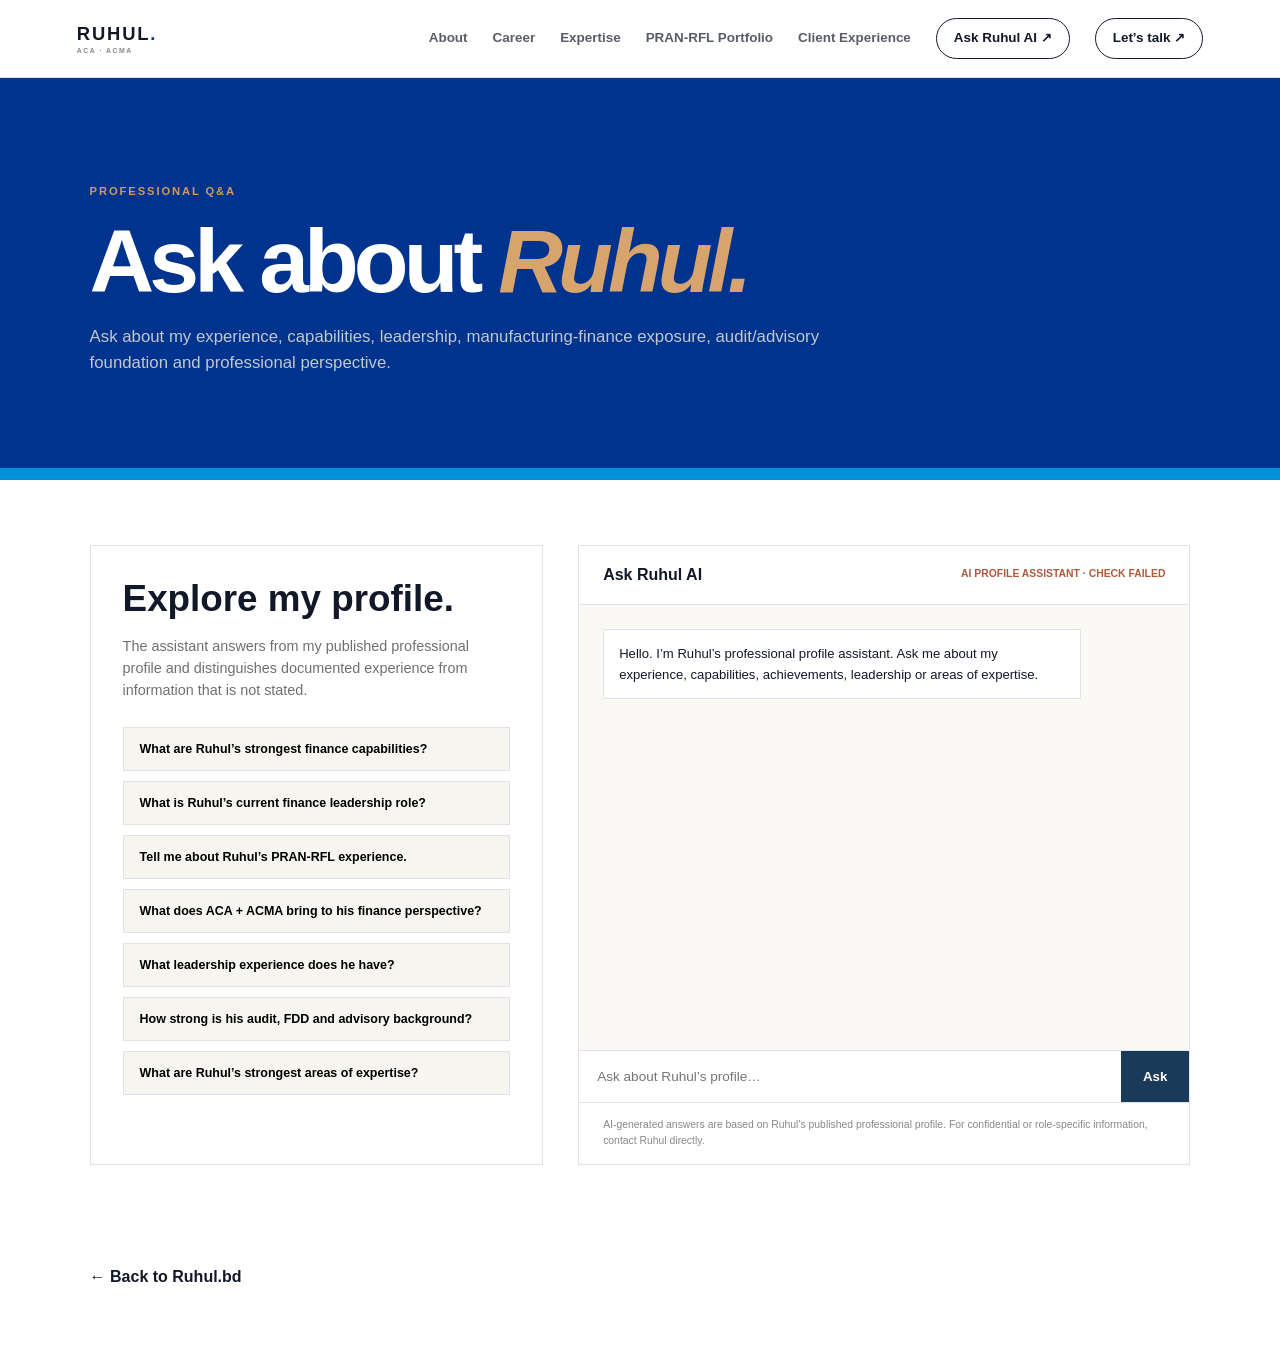
==== commit 8ca2dee3: "Align header CTA buttons" ====
--- a/ask.html
+++ b/ask.html
@@ -8,7 +8,7 @@
 <style>
 .ask-hero{background:linear-gradient(135deg,#0d1013,#193a59);color:#fff;padding:105px 7vw 75px}.ask-hero .eyebrow{color:#d19a5d}.ask-hero h1{font:600 clamp(3.5rem,7vw,7rem)/.93 var(--serif);letter-spacing:-.055em;max-width:900px;margin:20px 0}.ask-hero h1 em{color:#d7a46d}.ask-hero p{max-width:760px;color:#c2c8cd;font-size:1.05rem}.ask-wrap{padding:65px 7vw 100px;display:grid;grid-template-columns:1fr 1.35fr;gap:35px}.ask-panel,.chat-panel{border:1px solid var(--line);background:#fff}.ask-panel{padding:32px}.ask-panel h2{font:600 2.3rem var(--serif);margin:0 0 15px}.ask-panel p{color:#6d7073;font-size:.9rem}.prompts{display:grid;gap:10px;margin-top:25px}.prompt{padding:14px 16px;border:1px solid var(--line);background:#f7f5f0;text-align:left;font:600 .78rem var(--head);cursor:pointer}.prompt:hover{border-color:var(--gold);transform:translateY(-1px)}.chat-panel{display:flex;flex-direction:column;min-height:620px}.chat-head{padding:20px 24px;border-bottom:1px solid var(--line);display:flex;justify-content:space-between;align-items:center}.chat-head strong{font:700 1rem var(--head)}.status{font-size:.65rem;color:#5b8b63;font-weight:800}.messages{flex:1;padding:24px;overflow:auto;background:#faf9f6}.msg{max-width:85%;padding:13px 15px;margin-bottom:14px;font-size:.82rem;line-height:1.6;white-space:pre-wrap}.bot{background:#fff;border:1px solid var(--line)}.user{background:#193a59;color:#fff;margin-left:auto}.chat-form{display:flex;border-top:1px solid var(--line)}.chat-form input{flex:1;border:0;padding:18px;font:500 .85rem var(--head);outline:0}.chat-form button{border:0;background:#193a59;color:#fff;padding:0 22px;font-weight:800;cursor:pointer}.disclaimer{padding:14px 24px;border-top:1px solid var(--line);font-size:.65rem;color:#888}.back{padding:0 7vw 60px}.back a{font-weight:800;color:var(--ink)}@media(max-width:900px){.ask-wrap{grid-template-columns:1fr;padding-left:6vw;padding-right:6vw}.ask-hero{padding-left:6vw;padding-right:6vw}}
 </style></head>
-<body><header><a class="logo" href="index.html">RUHUL<span>.</span><small>ACA · ACMA</small></a><button class="hamb">☰</button><nav><a href="index.html#about">About</a><a href="index.html#career">Career</a><a href="index.html#expertise">Expertise</a><a href="portfolio.html">PRAN-RFL Portfolio</a><a href="clients.html">Client Experience</a><a href="index.html#contact" class="nav-btn">Let's talk</a></nav></header>
+<body><header><a class="logo" href="index.html">RUHUL<span>.</span><small>ACA · ACMA</small></a><button class="hamb">☰</button><nav><a href="index.html#about">About</a><a href="index.html#career">Career</a><a href="index.html#expertise">Expertise</a><a href="portfolio.html">PRAN-RFL Portfolio</a><a href="clients.html">Client Experience</a><a href="ask.html" class="nav-btn">Ask Ruhul AI ↗</a><a href="index.html#contact" class="nav-btn">Let’s talk ↗</a></nav></header>
 <main><section class="ask-hero"><div class="eyebrow">Professional Q&amp;A</div><h1>Ask about <em>Ruhul.</em></h1><p>Ask about my experience, capabilities, leadership, manufacturing-finance exposure, audit/advisory foundation and professional perspective.</p></section>
 <section class="ask-wrap"><aside class="ask-panel"><h2>Explore my profile.</h2><p>The assistant answers from my published professional profile and distinguishes documented experience from information that is not stated.</p><div class="prompts">
 <button class="prompt">What are Ruhul’s strongest finance capabilities?</button>
--- a/styles.css
+++ b/styles.css
@@ -30,7 +30,7 @@
 .contact{background:#111827;border-top:12px solid #00338D}
 .contact .eyebrow{color:#7fc5ef}
 .btn.primary{background:#00338D}
-.btn.outline{border-color:#7fc5ef}
+ .btn.outline{border-color:#7fc5ef;color:#00338D}
 .ask-nav{color:#00338D!important;font-weight:800}
 .value-section{background:#f4f7fa!important}
 .value-grid{border-color:#dfe3e8}
@@ -68,3 +68,7 @@
 .hero-art .portrait-card{width:320px;height:440px;background:#fff!important;display:flex!important;align-items:center!important;justify-content:center!important;overflow:hidden!important;position:relative;z-index:2}
 .hero-art .portrait-card img{display:block!important;width:100%!important;height:100%!important;max-width:none!important;object-fit:cover!important;object-position:center top!important;background:#fff!important}
 @media(max-width:700px){.hero-art .portrait-card{width:min(78vw,320px);height:min(108vw,440px)}}
+
+.credential-note .text-link{color:#fff;text-decoration:underline;text-underline-offset:4px}.credential-note .text-link:hover{color:#7fc5ef}
+
+.insights .section-head h2{color:#101215}.insights .section-head h2 em{color:#00338D}
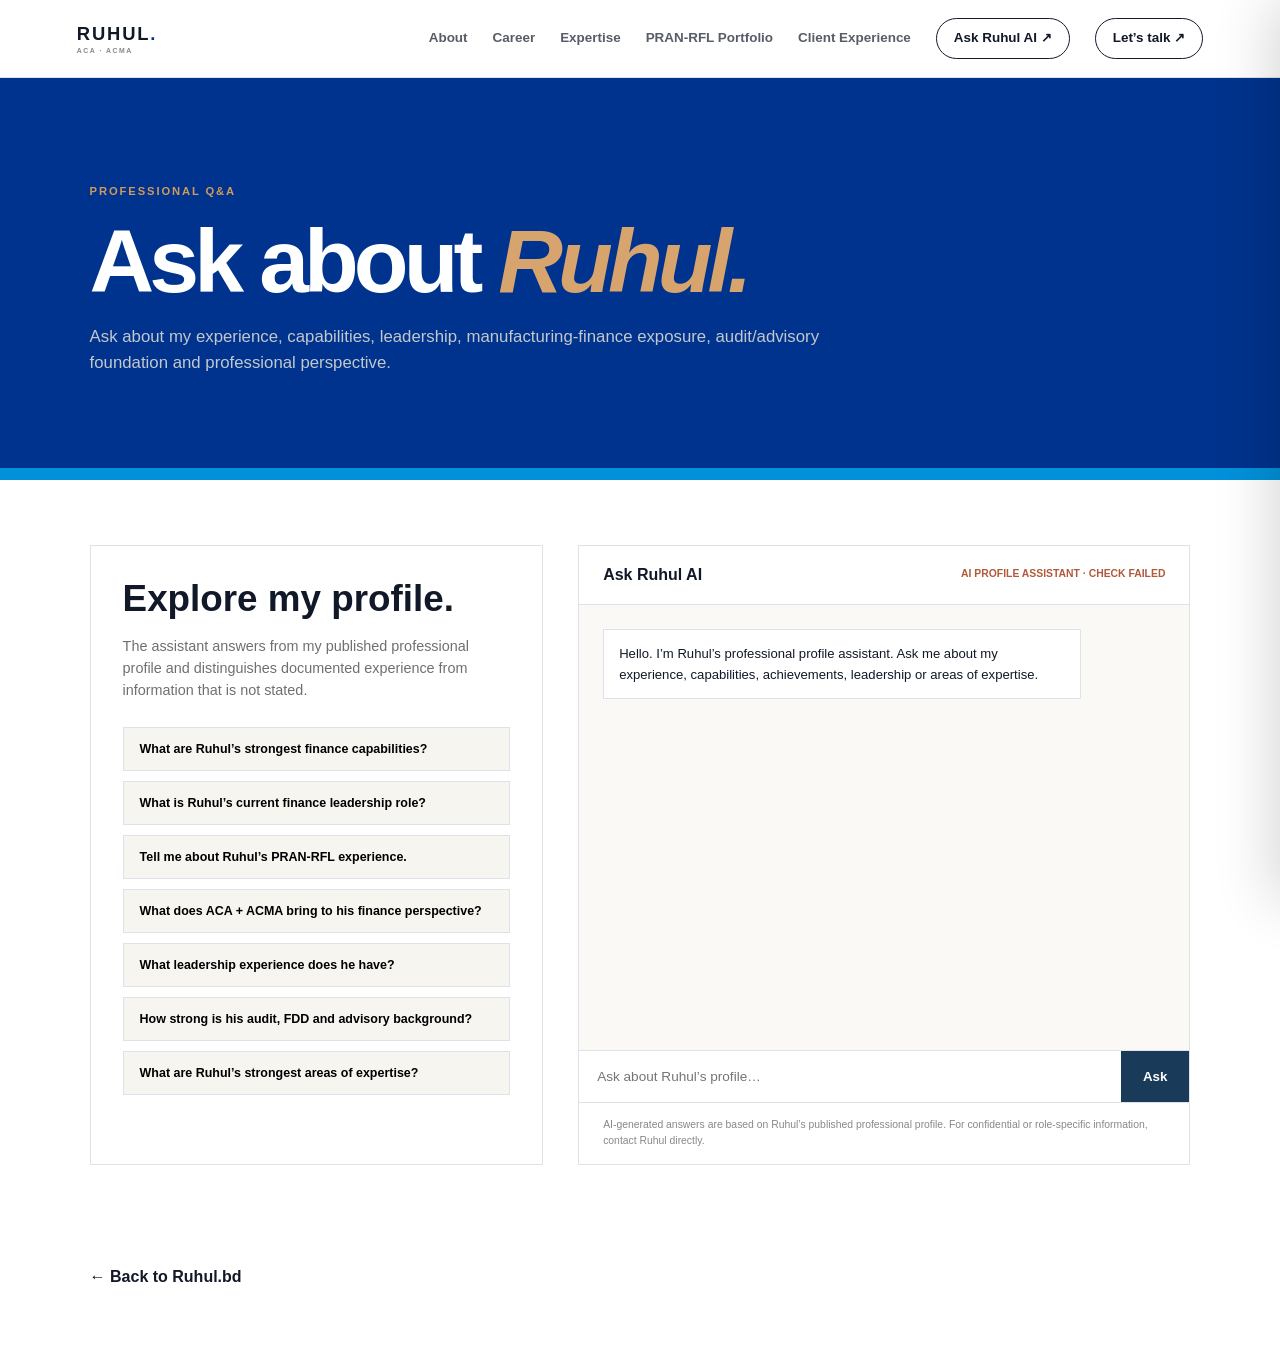
==== commit 8866b2f7: "Open Ask Ruhul AI as right-side drawer" ====
--- a/ask.html
+++ b/ask.html
@@ -8,7 +8,7 @@
 <style>
 .ask-hero{background:linear-gradient(135deg,#0d1013,#193a59);color:#fff;padding:105px 7vw 75px}.ask-hero .eyebrow{color:#d19a5d}.ask-hero h1{font:600 clamp(3.5rem,7vw,7rem)/.93 var(--serif);letter-spacing:-.055em;max-width:900px;margin:20px 0}.ask-hero h1 em{color:#d7a46d}.ask-hero p{max-width:760px;color:#c2c8cd;font-size:1.05rem}.ask-wrap{padding:65px 7vw 100px;display:grid;grid-template-columns:1fr 1.35fr;gap:35px}.ask-panel,.chat-panel{border:1px solid var(--line);background:#fff}.ask-panel{padding:32px}.ask-panel h2{font:600 2.3rem var(--serif);margin:0 0 15px}.ask-panel p{color:#6d7073;font-size:.9rem}.prompts{display:grid;gap:10px;margin-top:25px}.prompt{padding:14px 16px;border:1px solid var(--line);background:#f7f5f0;text-align:left;font:600 .78rem var(--head);cursor:pointer}.prompt:hover{border-color:var(--gold);transform:translateY(-1px)}.chat-panel{display:flex;flex-direction:column;min-height:620px}.chat-head{padding:20px 24px;border-bottom:1px solid var(--line);display:flex;justify-content:space-between;align-items:center}.chat-head strong{font:700 1rem var(--head)}.status{font-size:.65rem;color:#5b8b63;font-weight:800}.messages{flex:1;padding:24px;overflow:auto;background:#faf9f6}.msg{max-width:85%;padding:13px 15px;margin-bottom:14px;font-size:.82rem;line-height:1.6;white-space:pre-wrap}.bot{background:#fff;border:1px solid var(--line)}.user{background:#193a59;color:#fff;margin-left:auto}.chat-form{display:flex;border-top:1px solid var(--line)}.chat-form input{flex:1;border:0;padding:18px;font:500 .85rem var(--head);outline:0}.chat-form button{border:0;background:#193a59;color:#fff;padding:0 22px;font-weight:800;cursor:pointer}.disclaimer{padding:14px 24px;border-top:1px solid var(--line);font-size:.65rem;color:#888}.back{padding:0 7vw 60px}.back a{font-weight:800;color:var(--ink)}@media(max-width:900px){.ask-wrap{grid-template-columns:1fr;padding-left:6vw;padding-right:6vw}.ask-hero{padding-left:6vw;padding-right:6vw}}
 </style></head>
-<body><header><a class="logo" href="index.html">RUHUL<span>.</span><small>ACA · ACMA</small></a><button class="hamb">☰</button><nav><a href="index.html#about">About</a><a href="index.html#career">Career</a><a href="index.html#expertise">Expertise</a><a href="portfolio.html">PRAN-RFL Portfolio</a><a href="clients.html">Client Experience</a><a href="ask.html" class="nav-btn">Ask Ruhul AI ↗</a><a href="index.html#contact" class="nav-btn">Let’s talk ↗</a></nav></header>
+<body><header><a class="logo" href="index.html">RUHUL<span>.</span><small>ACA · ACMA</small></a><button class="hamb">☰</button><nav><a href="index.html#about">About</a><a href="index.html#career">Career</a><a href="index.html#expertise">Expertise</a><a href="portfolio.html">PRAN-RFL Portfolio</a><a href="clients.html">Client Experience</a><a href="#" class="nav-btn ask-trigger">Ask Ruhul AI ↗</a><a href="index.html#contact" class="nav-btn">Let’s talk ↗</a></nav></header>
 <main><section class="ask-hero"><div class="eyebrow">Professional Q&amp;A</div><h1>Ask about <em>Ruhul.</em></h1><p>Ask about my experience, capabilities, leadership, manufacturing-finance exposure, audit/advisory foundation and professional perspective.</p></section>
 <section class="ask-wrap"><aside class="ask-panel"><h2>Explore my profile.</h2><p>The assistant answers from my published professional profile and distinguishes documented experience from information that is not stated.</p><div class="prompts">
 <button class="prompt">What are Ruhul’s strongest finance capabilities?</button>
@@ -28,4 +28,32 @@
 async function ask(q){add(q,'user');input.value='';const pending=add('Thinking…','bot');try{const r=await fetch('/api/ask',{method:'POST',headers:{'Content-Type':'application/json'},body:JSON.stringify({question:q})});const data=await r.json();pending.textContent=data.answer||'I could not answer that right now. Please contact Ruhul directly.'}catch(e){pending.textContent='The AI assistant is not connected to Cloudflare/OpenAI yet. Please check the Cloudflare Pages secret configuration.'}}
 form.addEventListener('submit',e=>{e.preventDefault();ask(input.value.trim())});
 document.querySelectorAll('.prompt').forEach(b=>b.addEventListener('click',()=>ask(b.textContent)));
-</script></body></html>+</script><div id="askBackdrop" class="ask-backdrop" aria-hidden="true"></div>
+<aside id="askDrawer" class="ask-drawer" aria-label="Ask Ruhul AI">
+  <div class="ask-drawer-head">
+    <div class="ask-drawer-title">
+      <div class="ask-drawer-icon">AI</div>
+      <div><strong>Ask Ruhul AI</strong><small>Professional profile assistant</small></div>
+    </div>
+    <div style="display:flex;align-items:center">
+      <span id="askDrawerStatus" class="ask-drawer-status">CHECKING…</span>
+      <button id="askDrawerClose" class="ask-drawer-close" aria-label="Close Ask Ruhul AI">×</button>
+    </div>
+  </div>
+  <div class="ask-drawer-intro"><p>Hello. I’m Ruhul’s professional profile assistant. Ask about my experience, finance capabilities, leadership, PRAN-RFL portfolio, audit/advisory background or areas of expertise.</p></div>
+  <div class="ask-drawer-prompts" aria-label="Suggested questions">
+    <button type="button" data-ask-question="What are Ruhul’s strongest finance capabilities?">Finance capabilities</button>
+    <button type="button" data-ask-question="What is Ruhul’s current finance leadership role?">Current role</button>
+    <button type="button" data-ask-question="Tell me about Ruhul’s PRAN-RFL experience.">PRAN-RFL</button>
+    <button type="button" data-ask-question="How strong is his audit, FDD and advisory background?">Audit & FDD</button>
+  </div>
+  <div id="askDrawerMessages" class="ask-drawer-messages">
+    <div class="ask-drawer-msg bot">I answer from Ruhul’s published professional profile and distinguish documented experience from information that is not publicly stated.</div>
+  </div>
+  <form id="askDrawerForm" class="ask-drawer-form">
+    <input id="askDrawerInput" autocomplete="off" placeholder="Ask about Ruhul’s profile…" required>
+    <button type="submit">Ask</button>
+  </form>
+  <div class="ask-drawer-foot">AI-generated answers are based on Ruhul’s published professional profile. Confidential or role-specific information is not disclosed.</div>
+</aside>
+<script src="ask-drawer.js"></script></body></html>
--- a/styles.css
+++ b/styles.css
@@ -72,3 +72,19 @@
 .credential-note .text-link{color:#fff;text-decoration:underline;text-underline-offset:4px}.credential-note .text-link:hover{color:#7fc5ef}
 
 .insights .section-head h2{color:#101215}.insights .section-head h2 em{color:#00338D}
+
+/* Ask Ruhul AI — right-side assistant drawer */
+body.ask-drawer-open{overflow:hidden}
+.ask-backdrop{position:fixed;inset:0;background:rgba(17,24,39,.28);backdrop-filter:blur(2px);opacity:0;visibility:hidden;transition:opacity .22s ease,visibility .22s ease;z-index:199}
+.ask-backdrop.is-open{opacity:1;visibility:visible}
+.ask-drawer{position:fixed;top:0;right:0;width:min(500px,94vw);height:100vh;background:#fff;box-shadow:-18px 0 55px rgba(0,0,0,.16);z-index:200;display:flex;flex-direction:column;transform:translateX(102%);transition:transform .28s cubic-bezier(.22,.61,.36,1);border-left:1px solid #dfe3e8}
+.ask-drawer.is-open{transform:translateX(0)}
+.ask-drawer-head{height:78px;flex:0 0 78px;padding:0 22px;border-bottom:1px solid #dfe3e8;display:flex;align-items:center;justify-content:space-between;background:#fff}
+.ask-drawer-title{display:flex;align-items:center;gap:12px}.ask-drawer-icon{width:34px;height:34px;background:#00338D;color:#fff;display:grid;place-items:center;font-weight:800;font-size:.78rem}.ask-drawer-title strong{font:700 1rem Arial,Helvetica,sans-serif;display:block}.ask-drawer-title small{display:block;color:#777;font-size:.63rem;margin-top:2px}.ask-drawer-status{font-size:.58rem;font-weight:800;letter-spacing:.05em;color:#b05a3c;white-space:nowrap}.ask-drawer-status.is-ok{color:#2f7d4a}.ask-drawer-status.is-bad{color:#b05a3c}
+.ask-drawer-close{width:34px;height:34px;border:0;background:transparent;color:#555;font-size:1.5rem;line-height:1;cursor:pointer;margin-left:14px}.ask-drawer-close:hover{background:#f3f5f7;color:#111827}
+.ask-drawer-intro{padding:18px 22px 10px;background:#fafbfc;border-bottom:1px solid #eef0f2}.ask-drawer-intro p{margin:0;color:#5f6368;font-size:.78rem;line-height:1.55}
+.ask-drawer-prompts{padding:14px 22px 8px;display:flex;gap:7px;overflow-x:auto;background:#fafbfc;border-bottom:1px solid #eef0f2}.ask-drawer-prompts button{flex:0 0 auto;border:1px solid #dfe3e8;background:#fff;color:#111827;padding:8px 11px;font-size:.65rem;font-weight:700;cursor:pointer}.ask-drawer-prompts button:hover{border-color:#00338D;color:#00338D}
+.ask-drawer-messages{flex:1;overflow:auto;padding:22px;background:#f8fafc}.ask-drawer-msg{max-width:88%;padding:13px 15px;margin:0 0 12px;font-size:.78rem;line-height:1.6;white-space:pre-wrap}.ask-drawer-msg.bot{background:#fff;border:1px solid #dfe3e8;color:#111827}.ask-drawer-msg.user{margin-left:auto;background:#00338D;color:#fff}.ask-drawer-msg.pending{opacity:.65}
+.ask-drawer-form{display:flex;min-height:62px;border-top:1px solid #dfe3e8;background:#fff}.ask-drawer-form input{flex:1;min-width:0;border:0;padding:17px 18px;font:500 .78rem Arial,Helvetica,sans-serif;outline:0;color:#111827}.ask-drawer-form input::placeholder{color:#8a8f94}.ask-drawer-form input:focus{background:#fafbfc}.ask-drawer-form button{width:82px;border:0;background:#00338D;color:#fff;font-weight:800;font-size:.78rem;cursor:pointer}.ask-drawer-form button:hover{background:#005EB8}
+.ask-drawer-foot{padding:10px 22px;border-top:1px solid #eef0f2;color:#8a8f94;font-size:.58rem;line-height:1.45;background:#fff}
+@media(max-width:600px){.ask-drawer{width:100vw}.ask-drawer-head{padding:0 16px}.ask-drawer-intro{padding-left:16px;padding-right:16px}.ask-drawer-prompts{padding-left:16px;padding-right:16px}.ask-drawer-messages{padding:16px}.ask-drawer-foot{padding-left:16px;padding-right:16px}.ask-drawer-form button{width:72px}}
